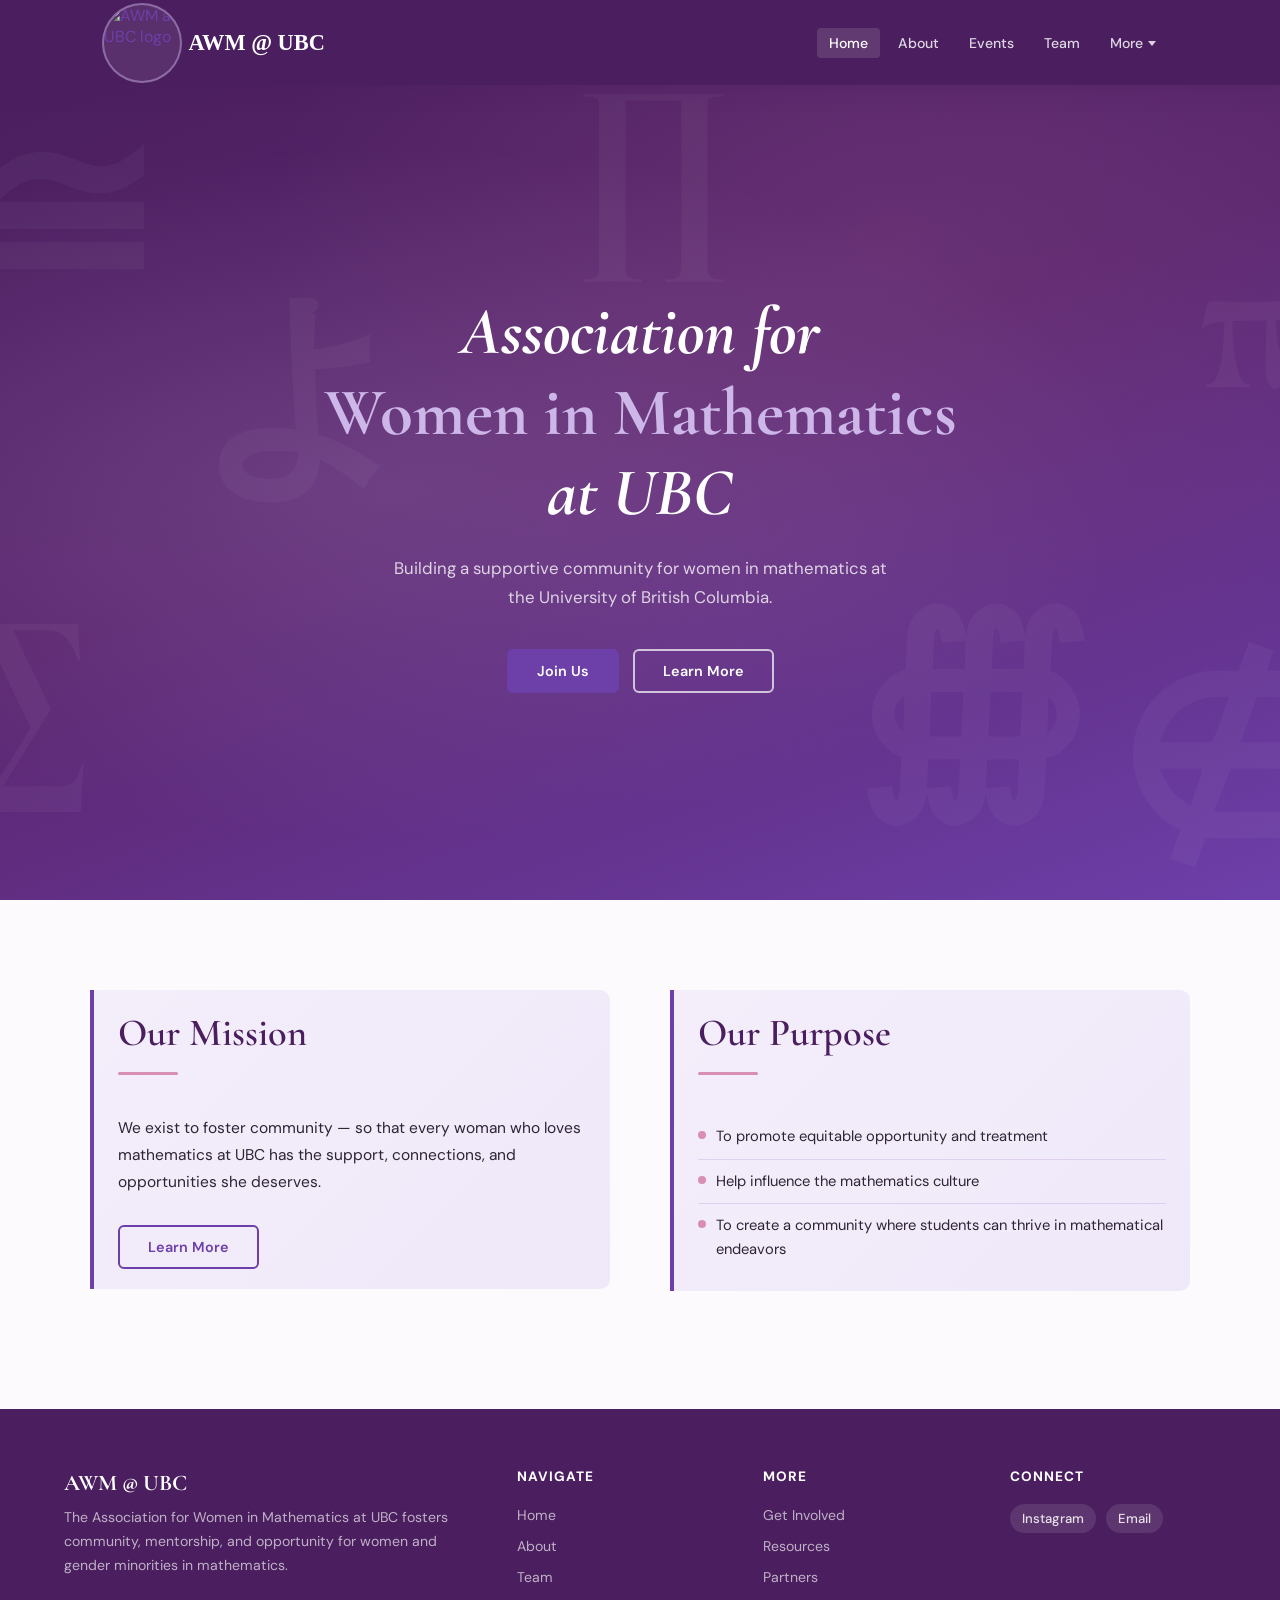
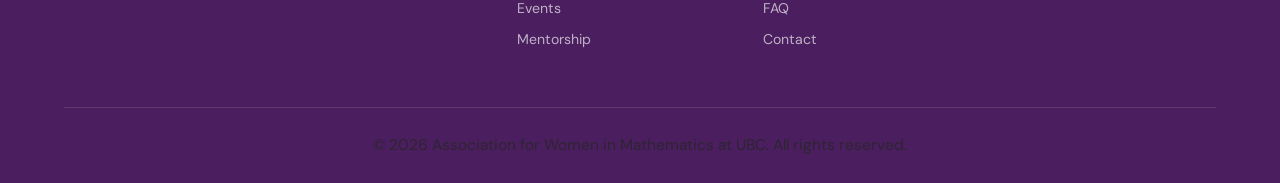
==== index.html @ b5559a55 "Add files via upload First attempt to go live - with Home, about only" ====
<!DOCTYPE html>
<html lang="en">
<head>
  <meta charset="UTF-8" />
  <meta name="viewport" content="width=device-width, initial-scale=1.0" />
  <title>AWM @ UBC</title>
  <link rel="stylesheet" href="style.css" />
  <link rel="preconnect" href="https://fonts.googleapis.com" />
  <link rel="preconnect" href="https://fonts.gstatic.com" crossorigin />
  <link href="https://fonts.googleapis.com/css2?family=Cormorant+Garamond:ital,wght@0,400;0,600;0,700;1,400&family=DM+Sans:wght@300;400;500;600&display=swap" rel="stylesheet" />

  <style>
    /* home page only */

    .hero {
      min-height: calc(100vh - var(--nav-height));
      background: linear-gradient(160deg, var(--deep-plum) 0%, #5a256e 45%, var(--royal-purple) 100%);
      display: flex;
      align-items: center;
      justify-content: center;
      text-align: center;
      padding: 80px 5%;
      position: relative;
      overflow: hidden;
    }
    .hero::before {
      content: '';
      position: absolute; inset: 0;
      background:
        radial-gradient(ellipse at 30% 50%, rgba(205,183,233,.18) 0%, transparent 60%),
        radial-gradient(ellipse at 70% 20%, rgba(217,143,179,.12) 0%, transparent 50%);
    }
    .hero-deco {
      position: absolute;
      pointer-events: none;
      user-select: none;
      font-family: 'Cormorant Garamond', serif;
      font-weight: 700;
      font-size: clamp(100px, 20vw, 220px);
      color: rgba(255,255,255,.04);
      line-height: 1;
    }
    .hero-deco.left         { left: -2%;  bottom: 10%; }
    .hero-deco.right        { right: -2%; top: 15%;    }
    .hero-deco.top-left     { left: -2%;  top: 3%;     }
    .hero-deco.bottom-right { right: -2%; bottom: 3%;  }
    .hero-deco.mid-left     { left: 15%;  top: 25%;    }
    .hero-deco.centre-top   { left: 45%;  top: -2%;    }
    .hero-deco.mid-right    { right: 15%; bottom: 10%; }

    .hero-content { position: relative; max-width: 780px; }
    .hero h1 {
      color: #fff;
      font-size: clamp(2.4rem, 6vw, 4.2rem);
      font-style: italic;
      margin-bottom: 20px;
    }
    .hero h1 em { font-style: normal; color: var(--soft-lavender); }
    .hero p {
      color: rgba(255,255,255,.78);
      font-size: 1.05rem;
      max-width: 520px;
      margin: 0 auto 36px;
    }
    .hero-btns { display: flex; gap: 14px; justify-content: center; flex-wrap: wrap; }

    .mission-strip { padding: 90px 5%; background: var(--warm-white); }
    .mission-inner { max-width: 1100px; margin: 0 auto; }

    .purpose-list { list-style: none; margin-top: 8px; }
    .purpose-list li {
      display: flex;
      align-items: flex-start;
      gap: 10px;
      padding: 10px 0;
      border-bottom: 1px solid rgba(205,183,233,.5);
      font-size: 0.92rem;
      color: var(--charcoal);
      line-height: 1.6;
    }
    .purpose-list li:last-child { border-bottom: none; }
    .purpose-list .dot {
      width: 8px; height: 8px;
      border-radius: 50%;
      background: var(--muted-rose);
      flex-shrink: 0;
      margin-top: 6px;
    }
  </style>
</head>
<body>

<div id="nav-placeholder"></div>

<section class="hero">
  <div class="hero-deco left"         aria-hidden="true">∑</div>
  <div class="hero-deco right"        aria-hidden="true">π</div>
  <div class="hero-deco top-left"     aria-hidden="true">≅</div>
  <div class="hero-deco bottom-right" aria-hidden="true">∉</div>
  <div class="hero-deco mid-left"     aria-hidden="true">よ</div>
  <div class="hero-deco centre-top"   aria-hidden="true">∏</div>
  <div class="hero-deco mid-right"    aria-hidden="true">∰</div>

  <div class="hero-content">
    <h1>
      Association for<br>
      <em>Women in Mathematics</em><br>
      at UBC
    </h1>
    <p>Building a supportive community for women in mathematics at the University of British Columbia.</p>
    <div class="hero-btns">
      <a href="membership.html" class="btn btn-primary">Join Us</a>
      <a href="about.html"      class="btn btn-ghost">Learn More</a>
    </div>
  </div>
</section>

<section class="mission-strip">
  <div class="mission-inner">
    <div class="two-col">

      <div class="highlight-box reveal delay-1" style="margin-top: 0;">
        <h2 style="margin-bottom: 10px;">Our Mission</h2>
        <div class="divider divider-left"></div>
        <p>We exist to foster community — so that every woman who loves mathematics at UBC has the support, connections, and opportunities she deserves.</p>
        <a href="about.html" class="btn btn-outline" style="margin-top: 28px;">Learn More</a>
      </div>

      <div class="highlight-box reveal delay-2" style="margin-top: 0;">
        <h2 style="margin-bottom: 10px;">Our Purpose</h2>
        <div class="divider divider-left"></div>
        <ul class="purpose-list">
          <li><span class="dot" aria-hidden="true"></span>To promote equitable opportunity and treatment</li>
          <li><span class="dot" aria-hidden="true"></span>Help influence the mathematics culture</li>
          <li><span class="dot" aria-hidden="true"></span>To create a community where students can thrive in mathematical endeavors</li>
        </ul>
      </div>

    </div>
  </div>
</section>

<footer class="site-footer">
  <div class="footer-grid">

    <div class="footer-brand">
      <div class="logo-text">AWM @ UBC</div>
      <div class="logo-text para">
        <p>The Association for Women in Mathematics at UBC fosters community, mentorship, and opportunity for women and gender minorities in mathematics.</p>
      </div>
    </div>

    <div class="footer-col">
      <h4>Navigate</h4>
      <ul>
        <li><a href="index.html">Home</a></li>
        <li><a href="about.html">About</a></li>
        <li><a href="team.html">Team</a></li>
        <li><a href="events.html">Events</a></li>
        <li><a href="mentorship.html">Mentorship</a></li>
      </ul>
    </div>

    <div class="footer-col">
      <h4>More</h4>
      <ul>
        <li><a href="membership.html">Get Involved</a></li>
        <li><a href="resources.html">Resources</a></li>
        <li><a href="partners.html">Partners</a></li>
        <li><a href="faq.html">FAQ</a></li>
        <li><a href="contact.html">Contact</a></li>
      </ul>
    </div>

    <div class="footer-col">
      <h4>Connect</h4>
      <div class="social-links">
        <a href="#" title="Instagram">Instagram</a>
        <a href="mailto:awm@ubc.ca" title="Email">Email</a>
      </div>
    </div>

  </div>
  <div class="footer-bottom">
    <p>© 2026 Association for Women in Mathematics at UBC. All rights reserved.</p>
  </div>
</footer>

<script src="nav.js"></script>
<script>
      //code from AI - Used Claude - prompt:"Help me add "Airy" feature to my website"
  (function() {
    var els = document.querySelectorAll('.reveal');
    var observer = new IntersectionObserver(function(entries) {
      entries.forEach(function(entry) {
        if (entry.isIntersecting) {
          entry.target.classList.add('is-visible');
          observer.unobserve(entry.target);
        }
      });
    }, { threshold: 0.1 });
    els.forEach(function(el) { observer.observe(el); });
  })();
</script>

</body>
</html>
---- style.css ----
/* AWM @ UBC — main stylesheet
   colours, nav, footer, reusable components
   page-specific stuff lives in each html file's <style> block */

   :root {
    --deep-plum:    #4B1F5F;
    --royal-purple: #6D3FA9;
    --soft-lavender:#CDB7E9;
    --light-lilac:  #F4EEFB;
    --warm-white:   #FCFAFD;
    --charcoal:     #2E2433;
    --muted-rose:   #D98FB3;
    --nav-height:   85px;
  }
  
  /* reset */
  *, *::before, *::after { margin: 0; padding: 0; box-sizing: border-box; }
  html { scroll-behavior: smooth; }
  
  body {
    font-family: 'DM Sans', 'Segoe UI', sans-serif;
    background: var(--warm-white);
    color: var(--charcoal);
    overflow-x: hidden;
    padding-top: var(--nav-height);
  }
  
  /* typography */
  h1, h2, h3, h4 {
    font-family: 'Cormorant Garamond', Georgia, serif;
    color: var(--deep-plum);
    line-height: 1.2;
  }
  h1 { font-size: clamp(2rem, 5vw, 3.5rem); font-weight: 700; }
  h2 { font-size: clamp(1.6rem, 3vw, 2.4rem); font-weight: 600; }
  h3 { font-size: 1.2rem; font-weight: 600; }
  p  { font-size: 0.97rem; line-height: 1.75; color: var(--charcoal); }
  
  a { color: var(--royal-purple); text-decoration: none; transition: color .2s; }
  a:hover { color: var(--deep-plum); }
  
  /* utility */
  .container   { max-width: 1160px; margin: 0 auto; padding: 0 5%; }
  .text-center { text-align: center; }
  .sr-only     { position: absolute; width: 1px; height: 1px; overflow: hidden; clip: rect(0,0,0,0); }
  
  .divider {
    width: 60px; height: 3px;
    background: var(--muted-rose);
    margin: 16px auto 40px;
    border-radius: 2px;
  }
  .divider-left { margin-left: 0; }
  
  /* layout helpers */
  .two-col {
    display: grid;
    grid-template-columns: 1fr 1fr;
    gap: 60px;
    align-items: start;
    
  }
  .three-col {
    display: grid;
    grid-template-columns: repeat(3, 1fr);
    gap: 20px;
    margin: 48px 0;
  }
  @media (max-width: 768px) {
    .two-col   { grid-template-columns: 1fr; gap: 32px; }
    .three-col { grid-template-columns: 1fr; }
  }
  
  /* buttons */
  .btn {
    display: inline-block;
    padding: 11px 28px;
    border-radius: 6px;
    font-weight: 600;
    font-size: 0.9rem;
    border: 2px solid transparent;
    text-decoration: none;
    cursor: pointer;
    transition: all .25s;
  }
  .btn-primary {
    background: var(--royal-purple);
    color: #fff;
    border-color: var(--royal-purple);
  }
  .btn-primary:hover {
    background: var(--deep-plum);
    border-color: var(--deep-plum);
    color: #fff;
    transform: translateY(-2px);
    box-shadow: 0 6px 20px rgba(75,31,95,.3);
  }
  .btn-outline {
    background: transparent;
    color: var(--royal-purple);
    border-color: var(--royal-purple);
  }
  .btn-outline:hover {
    background: var(--royal-purple);
    color: #fff;
    transform: translateY(-2px);
  }
  .btn-ghost {
    background: transparent;
    color: #fff;
    border-color: rgba(255,255,255,.7);
  }
  .btn-ghost:hover {
    background: rgba(255,255,255,.15);
    border-color: #fff;
    color: #fff;
  }
  
  /* shared card style used on multiple pages */
  .card {
    background: #fff;
    border-radius: 14px;
    padding: 28px;
    border: 1px solid rgba(205,183,233,.3);
    box-shadow: 0 2px 12px rgba(75,31,95,.08);
    transition: transform .25s, box-shadow .25s;
  }
  .card:hover {
    transform: translateY(-5px);
    box-shadow: 0 10px 30px rgba(75,31,95,.14);
  }
  .card-grid {
    display: grid;
    grid-template-columns: repeat(auto-fill, minmax(280px, 1fr));
    gap: 24px;
    margin-top: 40px;
  }
  
  /* highlight box - the purple left-border callout */
  .highlight-box {
    background: linear-gradient(135deg, var(--light-lilac), #efe8f9);
    border-left: 4px solid var(--royal-purple);
    border-radius: 0 10px 10px 0;
    padding: 20px 24px;
    margin: 28px 0;
  }
  .highlight-box p { color: var(--charcoal); }
  
  /* stat boxes - used on about page */
  .stat-box {
    background: var(--light-lilac);
    border: 1px solid rgba(205,183,233,.4);
    border-radius: 14px;
    padding: 36px 24px;
    text-align: center;
    display: flex;
    flex-direction: column;
    align-items: center;
    gap: 10px;
    transition: transform .25s, box-shadow .25s;
  }
  .stat-box:hover {
    transform: translateY(-4px);
    box-shadow: 0 10px 28px rgba(75,31,95,.12);
  }
  .stat-box .num {
    font-family: 'Cormorant Garamond', serif;
    font-size: clamp(2.4rem, 5vw, 3.6rem);
    font-weight: 700;
    color: var(--deep-plum);
    line-height: 1;
  }
  .stat-box .lbl {
    font-size: 0.88rem;
    font-weight: 500;
    color: var(--royal-purple);
    letter-spacing: 0.04em;
    text-transform: uppercase;
  }
  
  /* scroll reveal animation - used across pages */
  .reveal {
    opacity: 0;
    transform: translateY(30px);
    transition: opacity 0.6s ease, transform 0.6s ease;
  }
  .reveal.is-visible {
    opacity: 1;
    transform: translateY(0);
  }
  .reveal.delay-1 { transition-delay: 0.1s; }
  .reveal.delay-2 { transition-delay: 0.2s; }
  .reveal.delay-3 { transition-delay: 0.3s; }
  
  
  /* =====================
     NAV
     ===================== */
  
  .site-nav {
    position: fixed;
    top: 0; left: 0; right: 0;
    z-index: 1000;
    height: var(--nav-height);
    background: var(--deep-plum);
    display: flex;
    align-items: center;
    padding: 0 8%;
    box-shadow: 0 2px 20px rgba(75,31,95,.4);
  }
  
  .nav-inner {
    display: flex;
    align-items: center;
    justify-content: space-between;
    width: 100%;
    max-width: 1200px;
    margin: 0 auto;
    position: relative;
  }
  
  .nav-logo {
    display: flex;
    align-items: center;
    text-decoration: none;
    flex-shrink: 0;
    gap: 2%;
    width: 300px;
  }

  .nav-logo-text {
    font-family: serif;
    font-size: 1.4rem;
    font-weight: 700;
    color: #fff;

  }
  
  .nav-logo-img {
    height: 80px;
    width: 80px;
    border-radius: 50%;
    object-fit: cover;
    border: 2px solid rgba(205,183,233,.45);
    background: rgba(255,255,255,.08);
  }
  
  /* primary links - visible on desktop */
  .nav-links {
    display: flex;
    align-items: center;
    gap: 6px;
    list-style: none;
    margin-right: 10px;
  }
  
  .nav-links li a {
    color: rgba(255,255,255,.82);
    font-size: 0.88rem;
    font-weight: 500;
    padding: 6px 12px;
    border-radius: 4px;
    white-space: nowrap;
    transition: all .2s;
  }
  .nav-links li a:hover,
  .nav-links li a.active {
    color: #fff;
    background: rgba(255,255,255,.12);
  }
  
  /* "get involved" pill */
  .nav-links .nav-cta a,
  .more-dropdown .nav-cta a,
  .nav-mobile-panel .nav-cta a {
    background: var(--muted-rose);
    color: #fff;
    border-radius: 20px;
    font-weight: 600;
  }
  .nav-links .nav-cta a { padding: 7px 18px; }
  .nav-links .nav-cta a:hover,
  .more-dropdown .nav-cta a:hover,
  .nav-mobile-panel .nav-cta a:hover { background: #c47aa0; }
  
  /* more dropdown */
  .nav-more { position: relative; list-style: none; }
  
  .nav-more-btn {
    display: flex;
    align-items: center;
    gap: 5px;
    background: none;
    border: none;
    cursor: pointer;
    color: rgba(255,255,255,.82);
    font-family: 'DM Sans', sans-serif;
    font-size: 0.88rem;
    font-weight: 500;
    padding: 6px 12px;
    border-radius: 4px;
    white-space: nowrap;
    transition: background .2s, color .2s;
  }
  .nav-more-btn:hover,
  .nav-more-btn.open { background: rgba(255,255,255,.12); color: #fff; }
  
  .more-chevron {
    display: inline-block;
    width: 0; height: 0;
    border-left: 4px solid transparent;
    border-right: 4px solid transparent;
    border-top: 5px solid rgba(255,255,255,.8);
    transition: transform .25s;
    margin-top: 1px;
  }
  .nav-more-btn.open .more-chevron { transform: rotate(180deg); }
  
  .more-dropdown {
    position: absolute;
    top: calc(100% + 10px);
    right: 0;
    background: var(--deep-plum);
    border-radius: 10px;
    min-width: 190px;
    list-style: none;
    overflow: hidden;
    max-height: 0;
    padding: 0;
    box-shadow: 0 8px 28px rgba(0,0,0,.35);
    transition: max-height .3s ease, padding .25s;
    z-index: 200;
  }
  .more-dropdown.open { max-height: 500px; padding: 8px 0; }
  
  .more-dropdown li a {
    display: block;
    padding: 10px 20px;
    color: rgba(255,255,255,.8);
    font-size: 0.88rem;
    font-weight: 500;
    white-space: nowrap;
    transition: background .2s, color .2s;
  }
  .more-dropdown li a:hover,
  .more-dropdown li a.active { background: rgba(255,255,255,.1); color: #fff; }
  
  .more-dropdown .nav-cta a { margin: 4px 12px; padding: 7px 16px; display: inline-block; }
  
  /* hamburger - hidden on desktop */
  .nav-toggle {
    display: none;
    flex-direction: column;
    justify-content: center;
    gap: 5px;
    background: none;
    border: none;
    cursor: pointer;
    padding: 6px;
    border-radius: 6px;
    flex-shrink: 0;
    transition: background .2s;
  }
  .nav-toggle span {
    display: block;
    width: 22px; height: 2px;
    background: #fff;
    border-radius: 2px;
    transition: transform .3s, opacity .3s;
    transform-origin: center;
  }
  .nav-toggle.open span:nth-child(1) { transform: translateY(7px) rotate(45deg); }
  .nav-toggle.open span:nth-child(2) { opacity: 0; }
  .nav-toggle.open span:nth-child(3) { transform: translateY(-7px) rotate(-45deg); }
  
  /* mobile panel */
  .nav-mobile-panel {
    display: none;
    position: absolute;
    top: var(--nav-height);
    left: 0; right: 0;
    background: var(--deep-plum);
    overflow: hidden;
    max-height: 0;
    box-shadow: 0 8px 24px rgba(0,0,0,.3);
    transition: max-height .35s ease;
    z-index: 190;
  }
  .nav-mobile-panel ul { list-style: none; padding: 10px 0; }
  .nav-mobile-panel li a {
    display: block;
    padding: 12px 24px;
    color: rgba(255,255,255,.82);
    font-size: 0.95rem;
    font-weight: 500;
    transition: background .2s, color .2s;
  }
  .nav-mobile-panel li a:hover,
  .nav-mobile-panel li a.active { background: rgba(255,255,255,.1); color: #fff; }
  .nav-mobile-panel .nav-cta a { margin: 4px 16px; padding: 8px 18px; display: inline-block; }
  
  @media (max-width: 860px) {
    .nav-links      { display: none; }
    .nav-toggle     { display: flex; }
    .nav-mobile-panel { display: block; }
    .nav-mobile-panel.open { max-height: 700px; }
  }
  
  
  /* =====================
     PAGE HERO (sub-pages)
     ===================== */
  
  .page-hero {
    background: linear-gradient(135deg, var(--deep-plum) 0%, #6b2f82 60%, var(--royal-purple) 100%);
    padding: 70px 5% 60px;
    text-align: center;
    position: relative;
    overflow: hidden;
  }
  .page-hero::before {
    content: '';
    position: absolute; inset: 0;
    background: url("data:image/svg+xml,%3Csvg width='60' height='60' viewBox='0 0 60 60' xmlns='http://www.w3.org/2000/svg'%3E%3Cg fill='none' fill-rule='evenodd'%3E%3Cg fill='%23ffffff' fill-opacity='0.04'%3E%3Cpath d='M36 34v-4h-2v4h-4v2h4v4h2v-4h4v-2h-4zm0-30V0h-2v4h-4v2h4v4h2V6h4V4h-4zM6 34v-4H4v4H0v2h4v4h2v-4h4v-2H6zM6 4V0H4v4H0v2h4v4h2V6h4V4H6z'/%3E%3C/g%3E%3C/g%3E%3C/svg%3E");
  }
  .page-hero h1 { color: #fff; margin-bottom: 12px; position: relative; }
  .page-hero p  { color: rgba(255,255,255,.78); max-width: 560px; margin: 0 auto; position: relative; }
  
  
  /* =====================
     FOOTER
     ===================== */
  
  .site-footer {
    background: var(--deep-plum);
    padding: 60px 5% 0;
  }
  
  .footer-grid {
    display: grid;
    grid-template-columns: 2fr 1fr 1fr 1fr;
    gap: 40px;
    padding-bottom: 48px;
  }
  
  .footer-brand .logo-text {
    font-family: 'Cormorant Garamond', serif;
    font-size: 1.4rem;
    font-weight: 700;
    color: #fff;
  }
  .footer-brand .logo-text.para p {
    font-family: 'DM Sans', sans-serif;
    font-size: 0.88rem;
    font-weight: 400;
    color: rgba(255,255,255,.65);
    margin-top: 10px;
    line-height: 1.7;
  }
  
  .footer-col h4 {
    font-family: 'DM Sans', sans-serif;
    font-size: 0.85rem;
    font-weight: 700;
    letter-spacing: .08em;
    text-transform: uppercase;
    color: #fff;
    margin-bottom: 18px;
  }
  .footer-col ul { list-style: none; }
  .footer-col ul li { margin-bottom: 10px; }
  .footer-col ul li a,
  .footer-col a {
    color: rgba(255,255,255,.65);
    font-size: 0.88rem;
    transition: color .2s;
  }
  .footer-col ul li a:hover,
  .footer-col a:hover { color: #fff; }
  
  .footer-col p {
    color: rgba(255,255,255,.6);
    font-size: 0.85rem;
    line-height: 1.6;
  }
  
  .social-links {
    display: flex;
    flex-wrap: wrap;
    gap: 10px;
    margin-top: 4px;
  }
  .social-links a {
    display: inline-flex;
    align-items: center;
    padding: 6px 12px;
    border-radius: 20px;
    background: rgba(255,255,255,.1);
    color: rgba(255,255,255,.85);
    font-size: 0.82rem;
    font-weight: 500;
    white-space: nowrap;
    transition: background .2s, color .2s;
  }
  .social-links a:hover {
    background: var(--muted-rose);
    color: #fff;
  }
  
  .footer-bottom {
    border-top: 1px solid rgba(255,255,255,.12);
    padding: 24px 0;
    text-align: center;
    font-size: 0.82rem;
    color: rgba(255,255,255,.45);
  }
  
  @media (max-width: 860px) { .footer-grid { grid-template-columns: 1fr 1fr; } }
  @media (max-width: 560px) { .footer-grid { grid-template-columns: 1fr; } }
  
  
  /* =====================
     REUSABLE COMPONENTS
     (team, events, forms, accordion, gallery)
     used on various pages - kept here so each
     page doesn't have to redefine them
     ===================== */
  
  /* team cards */
  .team-grid {
    display: grid;
    grid-template-columns: repeat(auto-fill, minmax(200px, 1fr));
    gap: 20px;
    margin-top: 32px;
  }
  .team-card {
    background: #fff;
    border-radius: 14px;
    padding: 24px 20px;
    text-align: center;
    border: 1px solid rgba(205,183,233,.3);
    box-shadow: 0 2px 12px rgba(75,31,95,.08);
    transition: transform .25s, box-shadow .25s;
  }
  .team-card:hover { transform: translateY(-4px); box-shadow: 0 8px 24px rgba(75,31,95,.14); }
  .team-avatar {
    width: 80px; height: 80px;
    border-radius: 50%;
    background: linear-gradient(135deg, var(--soft-lavender), var(--muted-rose));
    display: flex; align-items: center; justify-content: center;
    margin: 0 auto 14px;
    font-size: 1.6rem; font-weight: 700;
    font-family: 'Cormorant Garamond', serif;
    color: var(--deep-plum);
  }
  .team-card h3   { font-size: 1rem; margin-bottom: 4px; }
  .team-card .role { font-size: 0.82rem; color: var(--royal-purple); font-weight: 600; }
  .team-card .dept { font-size: 0.8rem; color: #888; margin-top: 2px; }
  
  .president-card {
    background: linear-gradient(135deg, var(--deep-plum), #6b2f82);
    border: none;
  }
  .president-card h3   { color: #fff; font-size: 1.15rem; }
  .president-card .role { color: var(--soft-lavender); }
  .president-card .dept { color: rgba(255,255,255,.6); }
  .president-card .team-avatar {
    background: rgba(255,255,255,.2);
    color: #fff; width: 96px; height: 96px; font-size: 2rem;
  }
  
  .dept-label {
    display: inline-block;
    background: var(--light-lilac); color: var(--deep-plum);
    padding: 4px 14px; border-radius: 20px;
    font-size: 0.8rem; font-weight: 700;
    letter-spacing: .06em; text-transform: uppercase;
    margin-bottom: 16px;
  }
  
  /* event cards */
  .event-card {
    background: #fff;
    border-radius: 14px;
    overflow: hidden;
    border: 1px solid rgba(205,183,233,.3);
    box-shadow: 0 2px 12px rgba(75,31,95,.08);
    display: flex; flex-direction: column;
    transition: transform .25s, box-shadow .25s;
  }
  .event-card:hover { transform: translateY(-5px); box-shadow: 0 10px 28px rgba(75,31,95,.14); }
  .event-img {
    height: 180px; overflow: hidden;
    background: linear-gradient(135deg, var(--soft-lavender), var(--muted-rose));
    display: flex; align-items: center; justify-content: center;
    font-size: 3rem;
  }
  .event-img img { width: 100%; height: 100%; object-fit: cover; }
  .event-body { padding: 20px; flex: 1; display: flex; flex-direction: column; }
  .event-meta { display: flex; gap: 12px; margin-bottom: 10px; flex-wrap: wrap; }
  .event-tag {
    background: var(--light-lilac); color: var(--royal-purple);
    padding: 3px 10px; border-radius: 12px;
    font-size: 0.76rem; font-weight: 600;
  }
  .event-body h3 { margin-bottom: 6px; }
  .event-body p  { font-size: 0.88rem; flex: 1; }
  .event-footer  { margin-top: 16px; display: flex; align-items: center; justify-content: space-between; flex-wrap: wrap; gap: 8px; }
  .event-date    { font-size: 0.82rem; color: #888; }
  
  /* accordion (faq) */
  .accordion { max-width: 780px; margin: 40px auto 0; }
  .accordion-item {
    background: #fff;
    border: 1px solid rgba(205,183,233,.5);
    border-radius: 10px;
    margin-bottom: 12px;
    overflow: hidden;
  }
  .accordion-btn {
    width: 100%; text-align: left;
    background: none; border: none;
    padding: 18px 22px; cursor: pointer;
    font-family: 'DM Sans', sans-serif;
    font-size: 0.97rem; font-weight: 600;
    color: var(--deep-plum);
    display: flex; align-items: center; justify-content: space-between;
    transition: background .2s;
  }
  .accordion-btn:hover { background: var(--light-lilac); }
  .accordion-btn .icon {
    font-size: 1.2rem; color: var(--royal-purple);
    margin-left: 12px; flex-shrink: 0;
    transition: transform .3s;
  }
  .accordion-btn.open .icon { transform: rotate(45deg); }
  .accordion-body {
    max-height: 0; overflow: hidden;
    padding: 0 22px;
    color: #555; font-size: 0.92rem; line-height: 1.75;
    transition: max-height .35s ease, padding .3s;
  }
  .accordion-body.open { max-height: 400px; padding: 0 22px 18px; }
  
  /* contact form */
  .contact-form {
    background: #fff;
    border-radius: 16px;
    padding: 40px;
    max-width: 620px;
    box-shadow: 0 4px 24px rgba(75,31,95,.1);
  }
  .form-group { margin-bottom: 20px; }
  .form-group label {
    display: block; margin-bottom: 6px;
    font-size: 0.88rem; font-weight: 600; color: var(--deep-plum);
  }
  .form-group input,
  .form-group textarea,
  .form-group select {
    width: 100%; padding: 11px 14px;
    border: 1.5px solid rgba(205,183,233,.6);
    border-radius: 8px;
    font-family: inherit; font-size: 0.92rem;
    background: var(--warm-white); color: var(--charcoal);
    outline: none;
    transition: border-color .2s, box-shadow .2s;
  }
  .form-group input:focus,
  .form-group textarea:focus,
  .form-group select:focus {
    border-color: var(--royal-purple);
    box-shadow: 0 0 0 3px rgba(109,63,169,.12);
  }
  .form-group textarea { resize: vertical; min-height: 120px; }
  
  /* gallery */
  .gallery-grid {
    display: grid;
    grid-template-columns: repeat(auto-fill, minmax(260px, 1fr));
    gap: 16px; margin-top: 40px;
  }
  .gallery-item {
    border-radius: 12px; overflow: hidden;
    position: relative; aspect-ratio: 4/3;
    background: var(--soft-lavender); cursor: pointer;
  }
  .gallery-item img { width: 100%; height: 100%; object-fit: cover; display: block; transition: transform .4s; }
  .gallery-item:hover img { transform: scale(1.06); }
  .gallery-overlay {
    position: absolute; inset: 0;
    background: linear-gradient(to top, rgba(75,31,95,.75) 0%, transparent 60%);
    opacity: 0; transition: opacity .3s;
    display: flex; align-items: flex-end; padding: 16px;
  }
  .gallery-item:hover .gallery-overlay { opacity: 1; }
  .gallery-overlay h3 { color: #fff; font-size: 1rem; }
  
  /* misc bits */
  .badge {
    display: inline-block; padding: 3px 10px; border-radius: 12px;
    font-size: 0.76rem; font-weight: 700; letter-spacing: .04em;
  }
  .badge-purple { background: var(--light-lilac); color: var(--royal-purple); }
  .badge-rose   { background: #fce8f1; color: #b05080; }
  .badge-gold   { background: #fdf4e3; color: #8a6a1f; }
  
  @media (max-width: 768px) {
    .card-grid  { grid-template-columns: 1fr; }
    .team-grid  { grid-template-columns: repeat(2, 1fr); }
    .contact-form { padding: 28px 20px; }
  }
  @media (max-width: 480px) {
    .team-grid { grid-template-columns: 1fr; }
  }
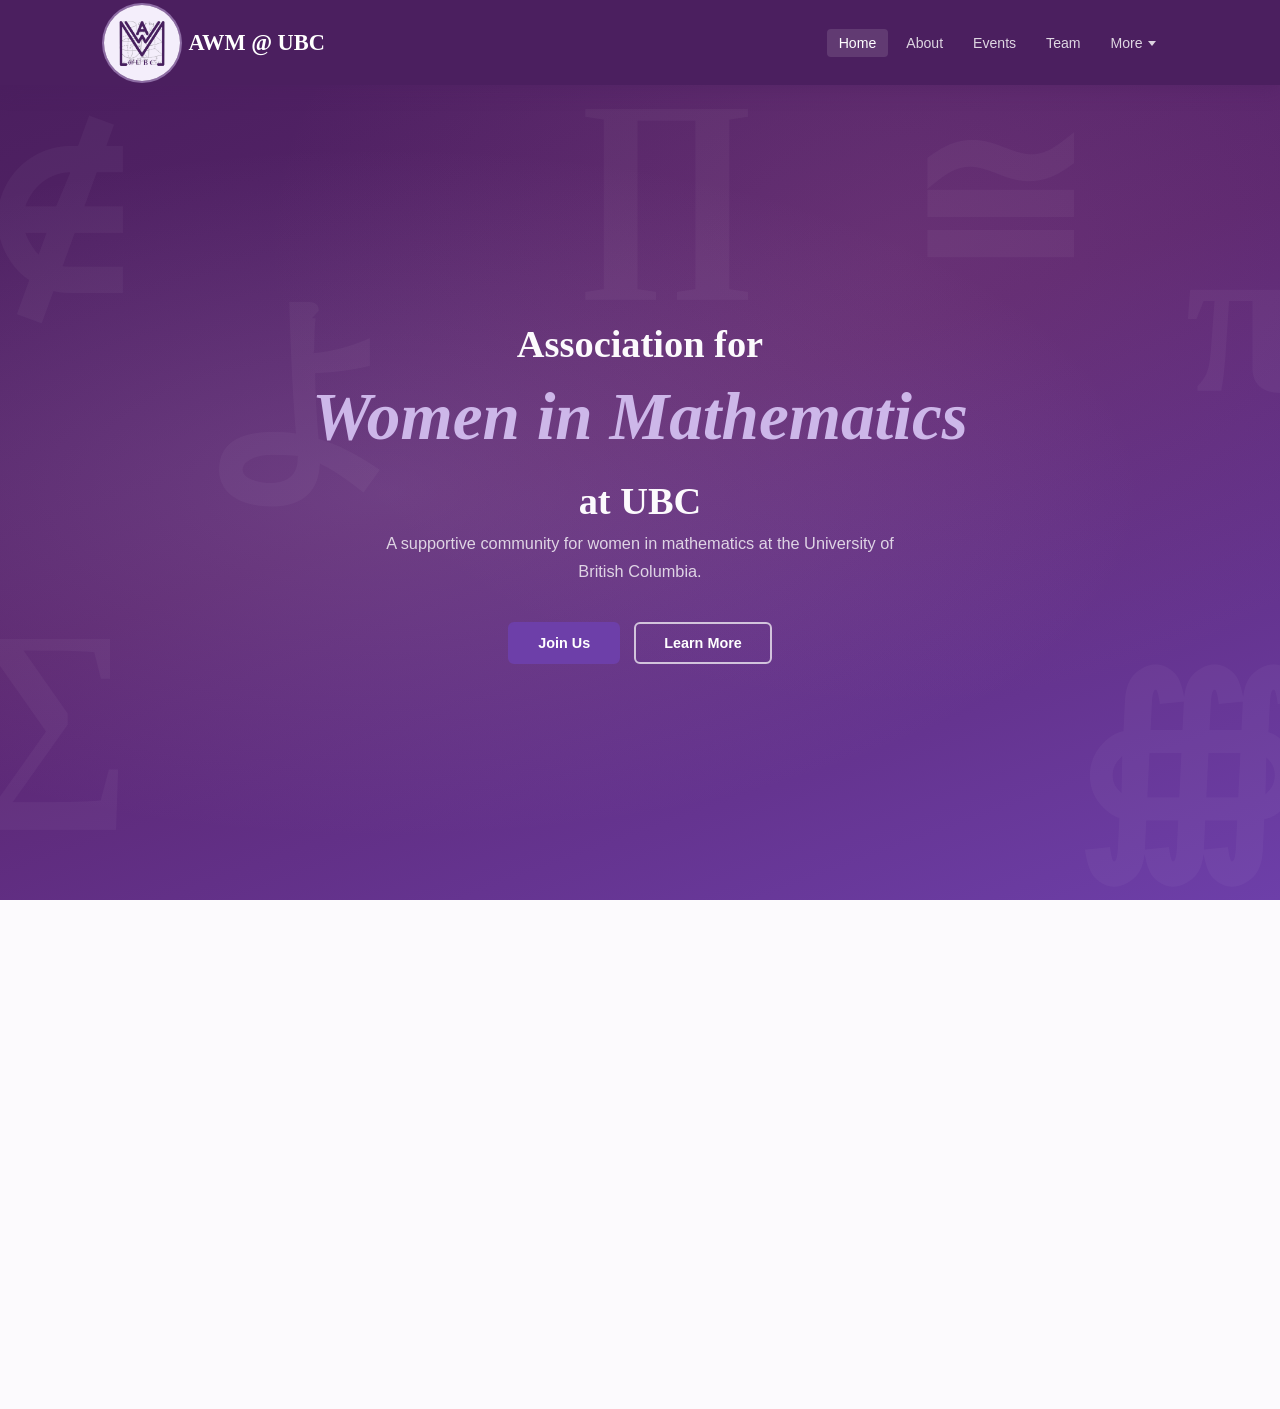
==== commit f35cf640: "Update index.html" ====
--- a/index.html
+++ b/index.html
@@ -5,12 +5,11 @@
   <meta name="viewport" content="width=device-width, initial-scale=1.0" />
   <title>AWM @ UBC</title>
   <link rel="stylesheet" href="style.css" />
+  <link rel="stylesheet" href="animations.css" />
   <link rel="preconnect" href="https://fonts.googleapis.com" />
   <link rel="preconnect" href="https://fonts.gstatic.com" crossorigin />
-  <link href="https://fonts.googleapis.com/css2?family=Cormorant+Garamond:ital,wght@0,400;0,600;0,700;1,400&family=DM+Sans:wght@300;400;500;600&display=swap" rel="stylesheet" />
 
   <style>
-    /* home page only */
 
     .hero {
       min-height: calc(100vh - var(--nav-height));
@@ -23,6 +22,7 @@
       position: relative;
       overflow: hidden;
     }
+
     .hero::before {
       content: '';
       position: absolute; inset: 0;
@@ -30,44 +30,73 @@
         radial-gradient(ellipse at 30% 50%, rgba(205,183,233,.18) 0%, transparent 60%),
         radial-gradient(ellipse at 70% 20%, rgba(217,143,179,.12) 0%, transparent 50%);
     }
+
     .hero-deco {
       position: absolute;
       pointer-events: none;
       user-select: none;
-      font-family: 'Cormorant Garamond', serif;
+      font-family: serif;
       font-weight: 700;
       font-size: clamp(100px, 20vw, 220px);
       color: rgba(255,255,255,.04);
       line-height: 1;
     }
-    .hero-deco.left         { left: -2%;  bottom: 10%; }
-    .hero-deco.right        { right: -2%; top: 15%;    }
-    .hero-deco.top-left     { left: -2%;  top: 3%;     }
-    .hero-deco.bottom-right { right: -2%; bottom: 3%;  }
-    .hero-deco.mid-left     { left: 15%;  top: 25%;    }
-    .hero-deco.centre-top   { left: 45%;  top: -2%;    }
-    .hero-deco.mid-right    { right: 15%; bottom: 10%; }
 
-    .hero-content { position: relative; max-width: 780px; }
+    /* Reference:Used Claude for gradient effect and mathematics symbols in the background  */
+    .hero-deco.left{ left: -2%;  bottom: 10% }
+    .hero-deco.right { right: -2%; top: 15%;}
+    .hero-deco.top-left{ left: -2%;  top: 3%; }
+    .hero-deco.bottom-right { right: -2%; bottom: 3%;}
+    .hero-deco.mid-left{ left: 15%;  top: 25%; }
+    .hero-deco.centre-top{ left: 45%;  top: -2%; }
+    .hero-deco.mid-right{ right: 15%; top: 1%; }
+
+    .hero-content { 
+        position: relative; 
+        max-width: 1000px; 
+    }
+
+    .hero h2 {
+        color: var(--warm-white);
+        font-style: normal;
+        margin-bottom: 5px;
+    }
     .hero h1 {
-      color: #fff;
+      color:  var(--soft-lavender);;
       font-size: clamp(2.4rem, 6vw, 4.2rem);
       font-style: italic;
       margin-bottom: 20px;
+      margin-top: 10px;
     }
-    .hero h1 em { font-style: normal; color: var(--soft-lavender); }
+    
     .hero p {
       color: rgba(255,255,255,.78);
-      font-size: 1.05rem;
+      font-size: 1.02rem;
       max-width: 520px;
       margin: 0 auto 36px;
     }
-    .hero-btns { display: flex; gap: 14px; justify-content: center; flex-wrap: wrap; }
 
-    .mission-strip { padding: 90px 5%; background: var(--warm-white); }
-    .mission-inner { max-width: 1100px; margin: 0 auto; }
+    .hero-btns { 
+        display: flex; 
+        gap: 14px; 
+        justify-content: center; 
+        flex-wrap: wrap; }
 
-    .purpose-list { list-style: none; margin-top: 8px; }
+    .mission-strip { 
+        padding: 90px 5%; 
+        background: var(--warm-white); 
+    
+    }
+    .mission-inner { 
+        max-width: 1100px;
+         margin: 0 auto; 
+        }
+
+    .purpose-list { 
+        list-style: none; 
+        margin-top: 8px; 
+    }
+
     .purpose-list li {
       display: flex;
       align-items: flex-start;
@@ -78,7 +107,10 @@
       color: var(--charcoal);
       line-height: 1.6;
     }
-    .purpose-list li:last-child { border-bottom: none; }
+    .purpose-list li:last-child {
+         border-bottom: none; 
+    }
+
     .purpose-list .dot {
       width: 8px; height: 8px;
       border-radius: 50%;
@@ -93,36 +125,40 @@
 <div id="nav-placeholder"></div>
 
 <section class="hero">
-  <div class="hero-deco left"         aria-hidden="true">∑</div>
-  <div class="hero-deco right"        aria-hidden="true">π</div>
-  <div class="hero-deco top-left"     aria-hidden="true">≅</div>
-  <div class="hero-deco bottom-right" aria-hidden="true">∉</div>
-  <div class="hero-deco mid-left"     aria-hidden="true">よ</div>
-  <div class="hero-deco centre-top"   aria-hidden="true">∏</div>
-  <div class="hero-deco mid-right"    aria-hidden="true">∰</div>
+    <div class="hero-deco left">∑</div>
+    <div class="hero-deco right">π</div>
+    <div class="hero-deco top-left">∉</div>
+    <div class="hero-deco bottom-right">∰</div>
+    <div class="hero-deco mid-left">よ</div>
+    <div class="hero-deco centre-top">∏</div>
+    <div class="hero-deco mid-right">≅</div>
 
-  <div class="hero-content">
-    <h1>
-      Association for<br>
-      <em>Women in Mathematics</em><br>
-      at UBC
-    </h1>
-    <p>Building a supportive community for women in mathematics at the University of British Columbia.</p>
-    <div class="hero-btns">
-      <a href="membership.html" class="btn btn-primary">Join Us</a>
-      <a href="about.html"      class="btn btn-ghost">Learn More</a>
+    <div class="hero-content">
+        <div class="fade-in-up">
+            <h2>Association for</h2>
+            <h1>Women in Mathematics</h1>
+            <h2>at UBC</h2>
+            <p class="fade-in-up delay-1">A supportive community for women in mathematics at the University of British Columbia.</p>
+            <div class="hero-btns fade-in-up delay-2">
+              <a href="membership.html" class="btn btn-primary">Join Us</a>
+              <a href="about.html"      class="btn btn-ghost">Learn More</a>
+            </div>
+        
+        </div>
     </div>
-  </div>
+    
+    
 </section>
 
 <section class="mission-strip">
   <div class="mission-inner">
     <div class="two-col">
 
+<!-- Reference: Used Claude to add animation to the columns - Mission and Purpose -->
       <div class="highlight-box reveal delay-1" style="margin-top: 0;">
         <h2 style="margin-bottom: 10px;">Our Mission</h2>
         <div class="divider divider-left"></div>
-        <p>We exist to foster community — so that every woman who loves mathematics at UBC has the support, connections, and opportunities she deserves.</p>
+        <p>Our goal is to make a community where every woman who loves mathematics at UBC has the support, connections and ooportunities that she deserves. </p>
         <a href="about.html" class="btn btn-outline" style="margin-top: 28px;">Learn More</a>
       </div>
 
@@ -140,68 +176,11 @@
   </div>
 </section>
 
-<footer class="site-footer">
-  <div class="footer-grid">
-
-    <div class="footer-brand">
-      <div class="logo-text">AWM @ UBC</div>
-      <div class="logo-text para">
-        <p>The Association for Women in Mathematics at UBC fosters community, mentorship, and opportunity for women and gender minorities in mathematics.</p>
-      </div>
-    </div>
-
-    <div class="footer-col">
-      <h4>Navigate</h4>
-      <ul>
-        <li><a href="index.html">Home</a></li>
-        <li><a href="about.html">About</a></li>
-        <li><a href="team.html">Team</a></li>
-        <li><a href="events.html">Events</a></li>
-        <li><a href="mentorship.html">Mentorship</a></li>
-      </ul>
-    </div>
-
-    <div class="footer-col">
-      <h4>More</h4>
-      <ul>
-        <li><a href="membership.html">Get Involved</a></li>
-        <li><a href="resources.html">Resources</a></li>
-        <li><a href="partners.html">Partners</a></li>
-        <li><a href="faq.html">FAQ</a></li>
-        <li><a href="contact.html">Contact</a></li>
-      </ul>
-    </div>
-
-    <div class="footer-col">
-      <h4>Connect</h4>
-      <div class="social-links">
-        <a href="#" title="Instagram">Instagram</a>
-        <a href="mailto:awm@ubc.ca" title="Email">Email</a>
-      </div>
-    </div>
-
-  </div>
-  <div class="footer-bottom">
-    <p>© 2026 Association for Women in Mathematics at UBC. All rights reserved.</p>
-  </div>
-</footer>
+<div id="footer-placeholder"></div>
 
 <script src="nav.js"></script>
-<script>
-      //code from AI - Used Claude - prompt:"Help me add "Airy" feature to my website"
-  (function() {
-    var els = document.querySelectorAll('.reveal');
-    var observer = new IntersectionObserver(function(entries) {
-      entries.forEach(function(entry) {
-        if (entry.isIntersecting) {
-          entry.target.classList.add('is-visible');
-          observer.unobserve(entry.target);
-        }
-      });
-    }, { threshold: 0.1 });
-    els.forEach(function(el) { observer.observe(el); });
-  })();
-</script>
+<script src="footer.js"></script>
+<script src="animations.js"></script>
 
 </body>
-</html>+</html>
